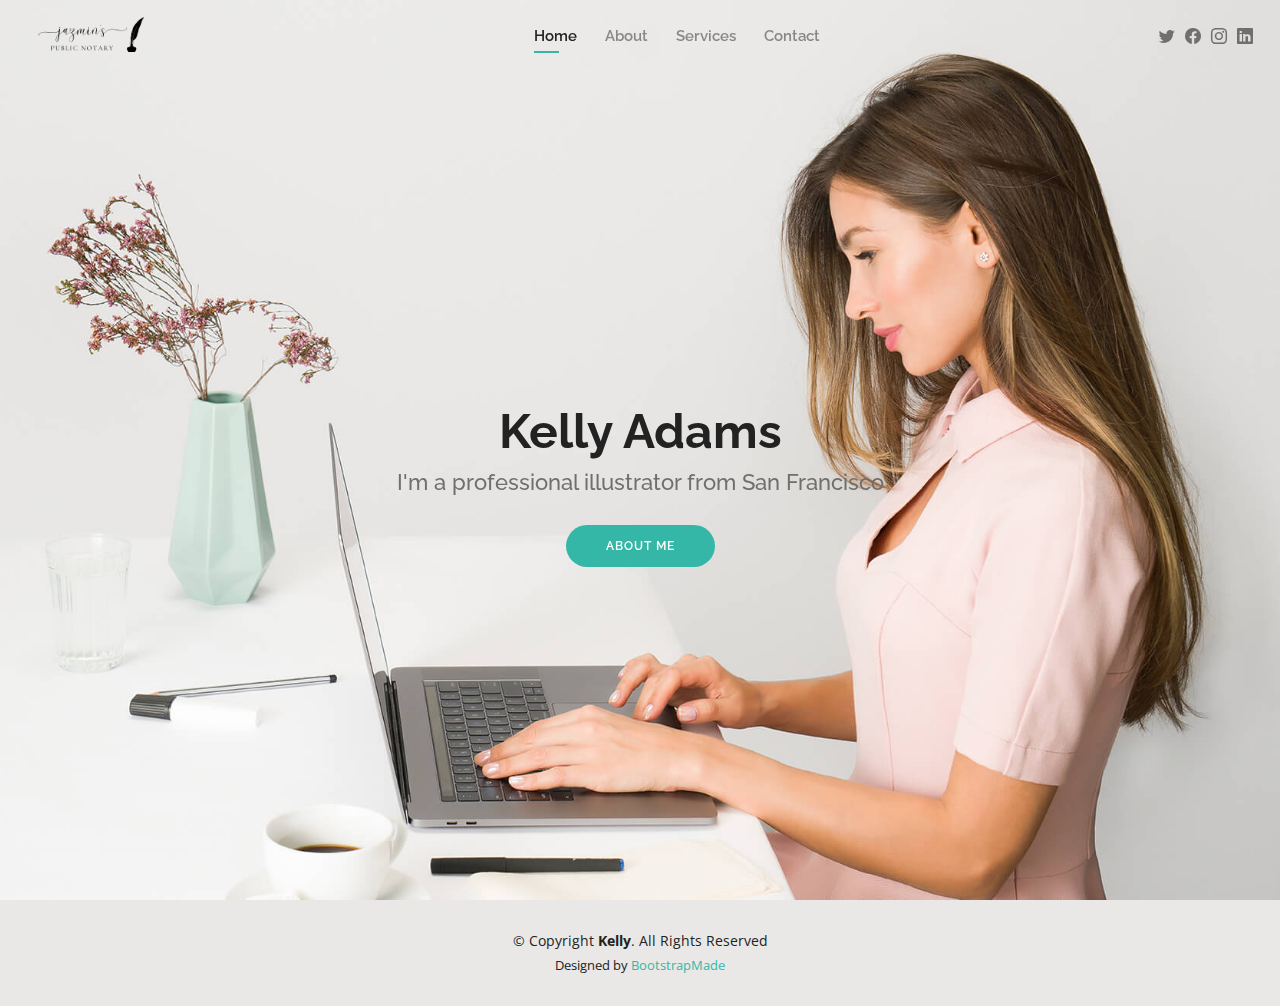
==== index.html @ 55f6c473 "JazminWebsite v1" ====
<!DOCTYPE html>
<html lang="en">

<head>
  <meta charset="utf-8">
  <meta content="width=device-width, initial-scale=1.0" name="viewport">

  <title>Jazmin Public Notary - Index</title>
  <meta content="" name="description">
  <meta content="" name="keywords">

  <!-- Favicons -->
  <link rel="apple-touch-icon" sizes="180x180" href="assets/img/favicon/apple-touch-icon.png">
  <link rel="icon" type="image/png" sizes="32x32" href="assets/img/favicon/favicon-32x32.png">
  <link rel="icon" type="image/png" sizes="16x16" href="assets/img/favicon/favicon-16x16.png">
  <link rel="manifest" href="assets/img/favicon/site.webmanifest">
  <link rel="mask-icon" href="assets/img/favicon/safari-pinned-tab.svg" color="#5bbad5">
  <meta name="msapplication-TileColor" content="#da532c">
  <meta name="theme-color" content="#ffffff">

  <!-- Google Fonts -->
  <link href="https://fonts.googleapis.com/css?family=Open+Sans:300,300i,400,400i,600,600i,700,700i|Raleway:300,300i,400,400i,500,500i,600,600i,700,700i|Poppins:300,300i,400,400i,500,500i,600,600i,700,700i" rel="stylesheet">

  <!-- Vendor CSS Files -->
  <link href="assets/vendor/aos/aos.css" rel="stylesheet">
  <link href="assets/vendor/bootstrap/css/bootstrap.min.css" rel="stylesheet">
  <link href="assets/vendor/bootstrap-icons/bootstrap-icons.css" rel="stylesheet">
  <link href="assets/vendor/boxicons/css/boxicons.min.css" rel="stylesheet">
  <link href="assets/vendor/glightbox/css/glightbox.min.css" rel="stylesheet">
  <link href="assets/vendor/swiper/swiper-bundle.min.css" rel="stylesheet">

  <!-- Template Main CSS File -->
  <link href="assets/css/style.css" rel="stylesheet">

  <!-- =======================================================
  * Template Name: Kelly
  * Updated: May 30 2023 with Bootstrap v5.3.0
  * Template URL: https://bootstrapmade.com/kelly-free-bootstrap-cv-resume-html-template/
  * Author: BootstrapMade.com
  * License: https://bootstrapmade.com/license/
  ======================================================== -->
</head>

<body>

  <!-- ======= Header ======= -->
  <header id="header" class="fixed-top">
    <div class="container-fluid d-flex justify-content-between align-items-center">

      <a href="index.html" class="logo"><img src="assets/img/jazmin-logo-400x100.png" alt="Jazmin Public Notary Logo" class="img-fluid"></a>

      <nav id="navbar" class="autohide navbar order-last order-lg-0">
        <ul>
          <li><a class="active" href="index.html">Home</a></li>
          <li><a href="about.html">About</a></li>
          <li><a href="services.html">Services</a></li>
          <li><a href="contact.html">Contact</a></li>
        </ul>
        <i class="bi bi-list mobile-nav-toggle"></i>
      </nav><!-- .navbar -->

      <div class="header-social-links">
        <a href="#" class="twitter"><i class="bi bi-twitter"></i></a>
        <a href="#" class="facebook"><i class="bi bi-facebook"></i></a>
        <a href="#" class="instagram"><i class="bi bi-instagram"></i></a>
        <a href="#" class="linkedin"><i class="bi bi-linkedin"></i></i></a>
      </div>

    </div>

  </header><!-- End Header -->

  <!-- ======= Hero Section ======= -->
  <section id="hero" class="d-flex align-items-center">
    <div class="container d-flex flex-column align-items-center" data-aos="zoom-in" data-aos-delay="100">
      <h1>Kelly Adams</h1>
      <h2>I'm a professional illustrator from San Francisco</h2>
      <a href="about.html" class="btn-about">About Me</a>
    </div>
  </section><!-- End Hero -->

  <!-- ======= Footer ======= -->
  <footer id="footer">
    <div class="container">
      <div class="copyright">
        &copy; Copyright <strong><span>Kelly</span></strong>. All Rights Reserved
      </div>
      <div class="credits">
        <!-- All the links in the footer should remain intact. -->
        <!-- You can delete the links only if you purchased the pro version. -->
        <!-- Licensing information: https://bootstrapmade.com/license/ -->
        <!-- Purchase the pro version with working PHP/AJAX contact form: https://bootstrapmade.com/kelly-free-bootstrap-cv-resume-html-template/ -->
        Designed by <a href="https://bootstrapmade.com/">BootstrapMade</a>
      </div>
    </div>
  </footer><!-- End  Footer -->

  <div id="preloader"></div>
  <a href="#" class="back-to-top d-flex align-items-center justify-content-center"><i class="bi bi-arrow-up-short"></i></a>

  <!-- Vendor JS Files -->
  <script src="assets/vendor/purecounter/purecounter_vanilla.js"></script>
  <script src="assets/vendor/aos/aos.js"></script>
  <script src="assets/vendor/bootstrap/js/bootstrap.bundle.min.js"></script>
  <script src="assets/vendor/glightbox/js/glightbox.min.js"></script>
  <script src="assets/vendor/isotope-layout/isotope.pkgd.min.js"></script>
  <script src="assets/vendor/swiper/swiper-bundle.min.js"></script>
  <script src="assets/vendor/waypoints/noframework.waypoints.js"></script>
  <script src="assets/vendor/php-email-form/validate.js"></script>

  <!-- Template Main JS File -->
  <script src="assets/js/main.js"></script>

</body>

</html>
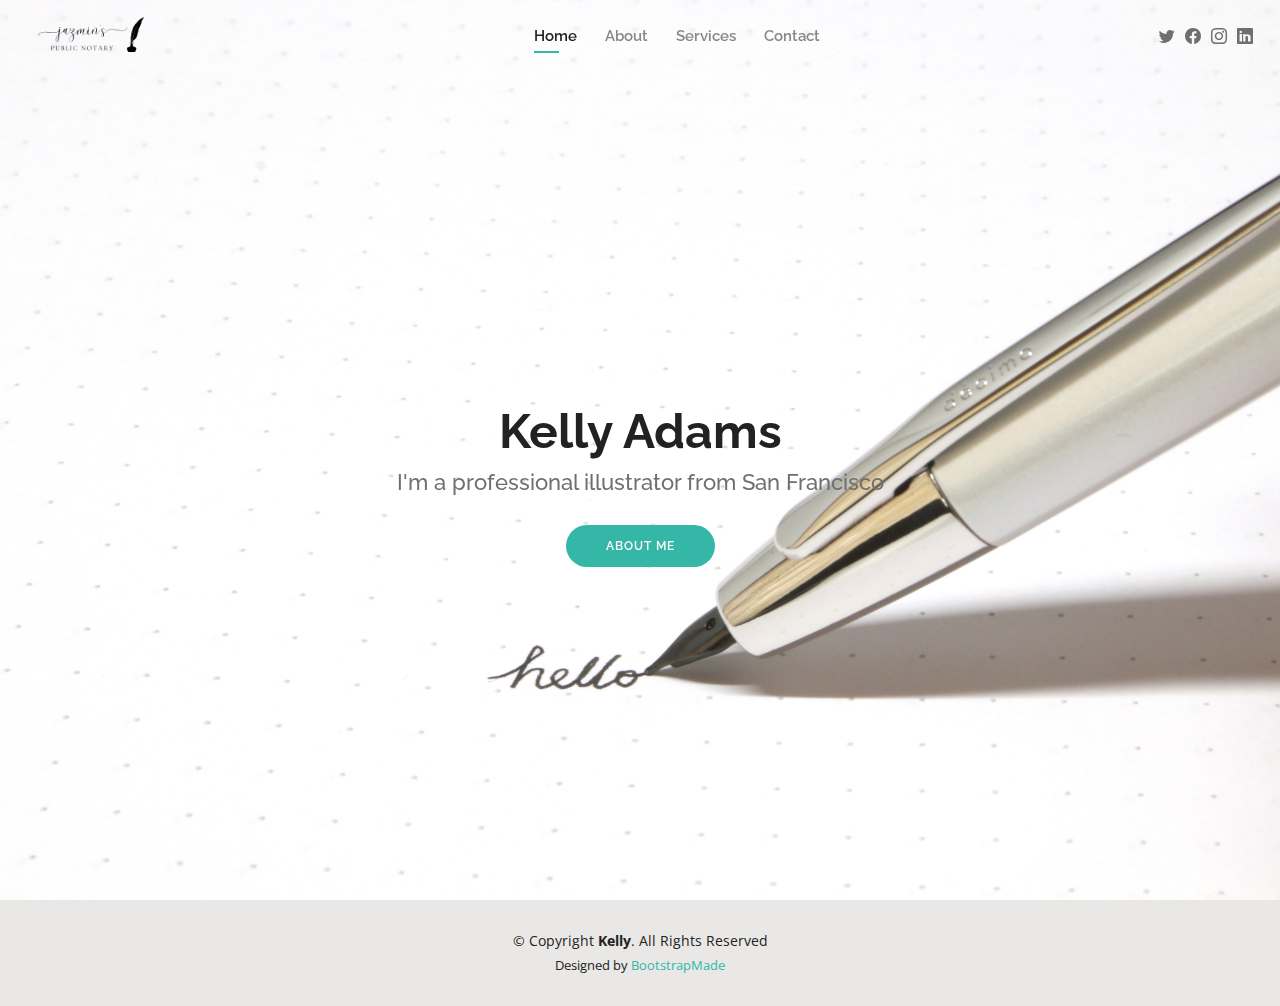
==== commit 4742493c: "update index" ====
--- a/index.html
+++ b/index.html
@@ -49,7 +49,7 @@
 
       <a href="index.html" class="logo"><img src="assets/img/jazmin-logo-400x100.png" alt="Jazmin Public Notary Logo" class="img-fluid"></a>
 
-      <nav id="navbar" class="autohide navbar order-last order-lg-0">
+      <nav id="navbar" class="navbar order-last order-lg-0">
         <ul>
           <li><a class="active" href="index.html">Home</a></li>
           <li><a href="about.html">About</a></li>
--- a/assets/css/style.css
+++ b/assets/css/style.css
@@ -419,7 +419,7 @@
 #hero {
   width: 100%;
   height: 100vh;
-  background: url("../img/hero-bg.jpg") top right;
+  background: url("../img/hero-image.jpg") top right;
   background-size: cover;
 }
 
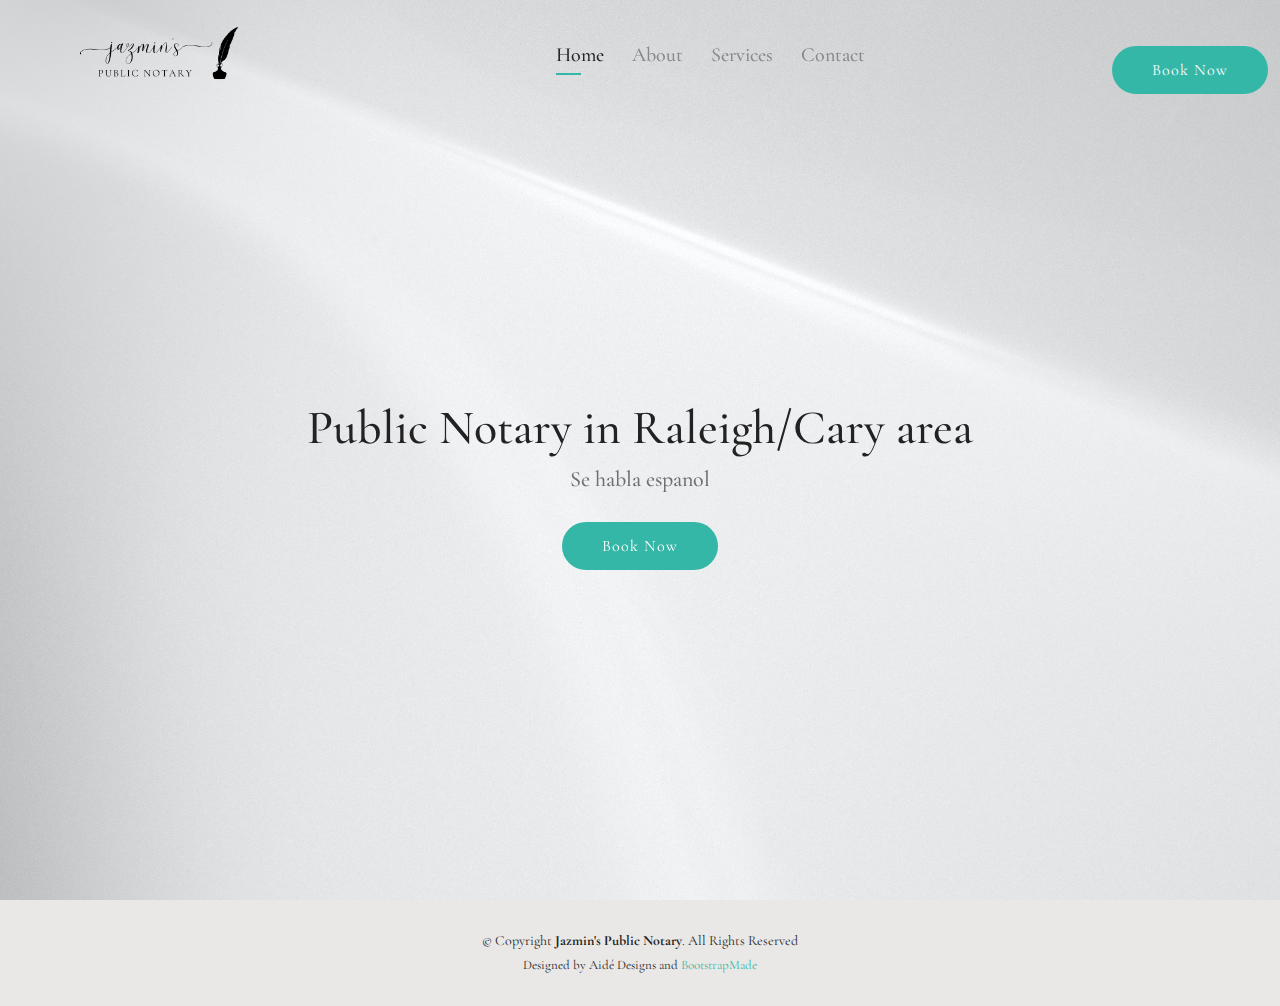
==== commit 5d35b81a: "home page changes" ====
--- a/index.html
+++ b/index.html
@@ -20,6 +20,8 @@
 
   <!-- Google Fonts -->
   <link href="https://fonts.googleapis.com/css?family=Open+Sans:300,300i,400,400i,600,600i,700,700i|Raleway:300,300i,400,400i,500,500i,600,600i,700,700i|Poppins:300,300i,400,400i,500,500i,600,600i,700,700i" rel="stylesheet">
+  <link href="https://fonts.googleapis.com/css2?family=Cormorant+Garamond:wght@300&family=Playfair:opsz,wght@5..1200,300&display=swap" rel="stylesheet">
+
 
   <!-- Vendor CSS Files -->
   <link href="assets/vendor/aos/aos.css" rel="stylesheet">
@@ -44,11 +46,9 @@
 <body>
 
   <!-- ======= Header ======= -->
-  <header id="header" class="fixed-top">
+  <header id="header" class="fixed-top ">
     <div class="container-fluid d-flex justify-content-between align-items-center">
-
-      <a href="index.html" class="logo"><img src="assets/img/jazmin-logo-400x100.png" alt="Jazmin Public Notary Logo" class="img-fluid"></a>
-
+      <a href="index.html" class="logo"><img src="assets/img/jazmin-logo-400x100.png" alt="" class="img-fluid float-right"></a>
       <nav id="navbar" class="navbar order-last order-lg-0">
         <ul>
           <li><a class="active" href="index.html">Home</a></li>
@@ -59,12 +59,7 @@
         <i class="bi bi-list mobile-nav-toggle"></i>
       </nav><!-- .navbar -->
 
-      <div class="header-social-links">
-        <a href="#" class="twitter"><i class="bi bi-twitter"></i></a>
-        <a href="#" class="facebook"><i class="bi bi-facebook"></i></a>
-        <a href="#" class="instagram"><i class="bi bi-instagram"></i></a>
-        <a href="#" class="linkedin"><i class="bi bi-linkedin"></i></i></a>
-      </div>
+      <a href="contact.html" class="btn-book">Book Now</a>
 
     </div>
 
@@ -73,9 +68,9 @@
   <!-- ======= Hero Section ======= -->
   <section id="hero" class="d-flex align-items-center">
     <div class="container d-flex flex-column align-items-center" data-aos="zoom-in" data-aos-delay="100">
-      <h1>Kelly Adams</h1>
-      <h2>I'm a professional illustrator from San Francisco</h2>
-      <a href="about.html" class="btn-about">About Me</a>
+      <h1>Public Notary in Raleigh/Cary area</h1>
+      <h2>Se habla espanol</h2>
+      <a href="contact.html" class="btn-book">Book Now</a>
     </div>
   </section><!-- End Hero -->
 
@@ -83,14 +78,14 @@
   <footer id="footer">
     <div class="container">
       <div class="copyright">
-        &copy; Copyright <strong><span>Kelly</span></strong>. All Rights Reserved
+        &copy; Copyright <strong><span>Jazmin's Public Notary</span></strong>. All Rights Reserved
       </div>
       <div class="credits">
         <!-- All the links in the footer should remain intact. -->
         <!-- You can delete the links only if you purchased the pro version. -->
         <!-- Licensing information: https://bootstrapmade.com/license/ -->
         <!-- Purchase the pro version with working PHP/AJAX contact form: https://bootstrapmade.com/kelly-free-bootstrap-cv-resume-html-template/ -->
-        Designed by <a href="https://bootstrapmade.com/">BootstrapMade</a>
+        Designed by Aidé Designs and <a href="https://bootstrapmade.com/">BootstrapMade</a>
       </div>
     </div>
   </footer><!-- End  Footer -->
--- a/assets/css/style.css
+++ b/assets/css/style.css
@@ -9,8 +9,9 @@
 /*--------------------------------------------------------------
 # General
 --------------------------------------------------------------*/
+
 body {
-  font-family: "Open Sans", sans-serif;
+  font-family: 'Cormorant Garamond', serif;
   color: #444444;
 }
 
@@ -30,7 +31,7 @@
 h4,
 h5,
 h6 {
-  font-family: "Raleway", sans-serif;
+  font-family: 'Cormorant Garamond', serif;
 }
 
 #main {
@@ -122,7 +123,8 @@
 }
 
 #header .logo {
-  font-size: 32px;
+  font-family: 'Cormorant Garamond', serif;
+  font-size: 12px;
   margin: 0;
   padding: 0;
   line-height: 1;
@@ -136,7 +138,8 @@
 }
 
 #header .logo img {
-  max-height: 40px;
+  max-height: 80px;
+  padding: 10px 0 10px 28px;
 }
 
 @media (max-width: 992px) {
@@ -193,15 +196,14 @@
   display: flex;
   align-items: center;
   justify-content: space-between;
-  font-family: "Raleway", sans-serif;
-  font-size: 15px;
-  font-weight: 600;
+  font-family: 'Cormorant Garamond', serif;
+  font-size: 20px;
+  font-weight: 500;
   color: #888888;
   white-space: nowrap;
   transition: 0.3s;
   position: relative;
 }
-
 .navbar a i,
 .navbar a:focus i {
   font-size: 12px;
@@ -419,7 +421,7 @@
 #hero {
   width: 100%;
   height: 100vh;
-  background: url("../img/hero-image.jpg") top right;
+  background: url("../img/hero-img.jpg") top right;
   background-size: cover;
 }
 
@@ -437,7 +439,7 @@
 #hero h1 {
   margin: 0;
   font-size: 48px;
-  font-weight: 700;
+  font-weight: 500;
   line-height: 56px;
   color: #222222;
 }
@@ -448,11 +450,10 @@
   font-size: 22px;
 }
 
-#hero .btn-about {
-  font-family: "Raleway", sans-serif;
-  text-transform: uppercase;
-  font-weight: 600;
-  font-size: 12px;
+.btn-book {
+  font-family: 'Cormorant Garamond', serif;
+  font-weight: 400;
+  font-size: 16px;
   letter-spacing: 1px;
   display: inline-block;
   padding: 12px 40px;
@@ -463,7 +464,7 @@
   background: #34b7a7;
 }
 
-#hero .btn-about:hover {
+.btn-book:hover {
   background: #3dc8b7;
 }
 
@@ -555,7 +556,7 @@
 }
 
 .cta .cta-btn {
-  font-family: "Raleway", sans-serif;
+  font-family: 'Cormorant Garamond', serif;
   text-transform: uppercase;
   font-weight: 500;
   font-size: 16px;
@@ -664,7 +665,7 @@
 .facts .counters p {
   padding: 0;
   margin: 0 0 20px 0;
-  font-family: "Raleway", sans-serif;
+  font-family: 'Cormorant Garamond', serif;
   font-size: 14px;
 }
 
